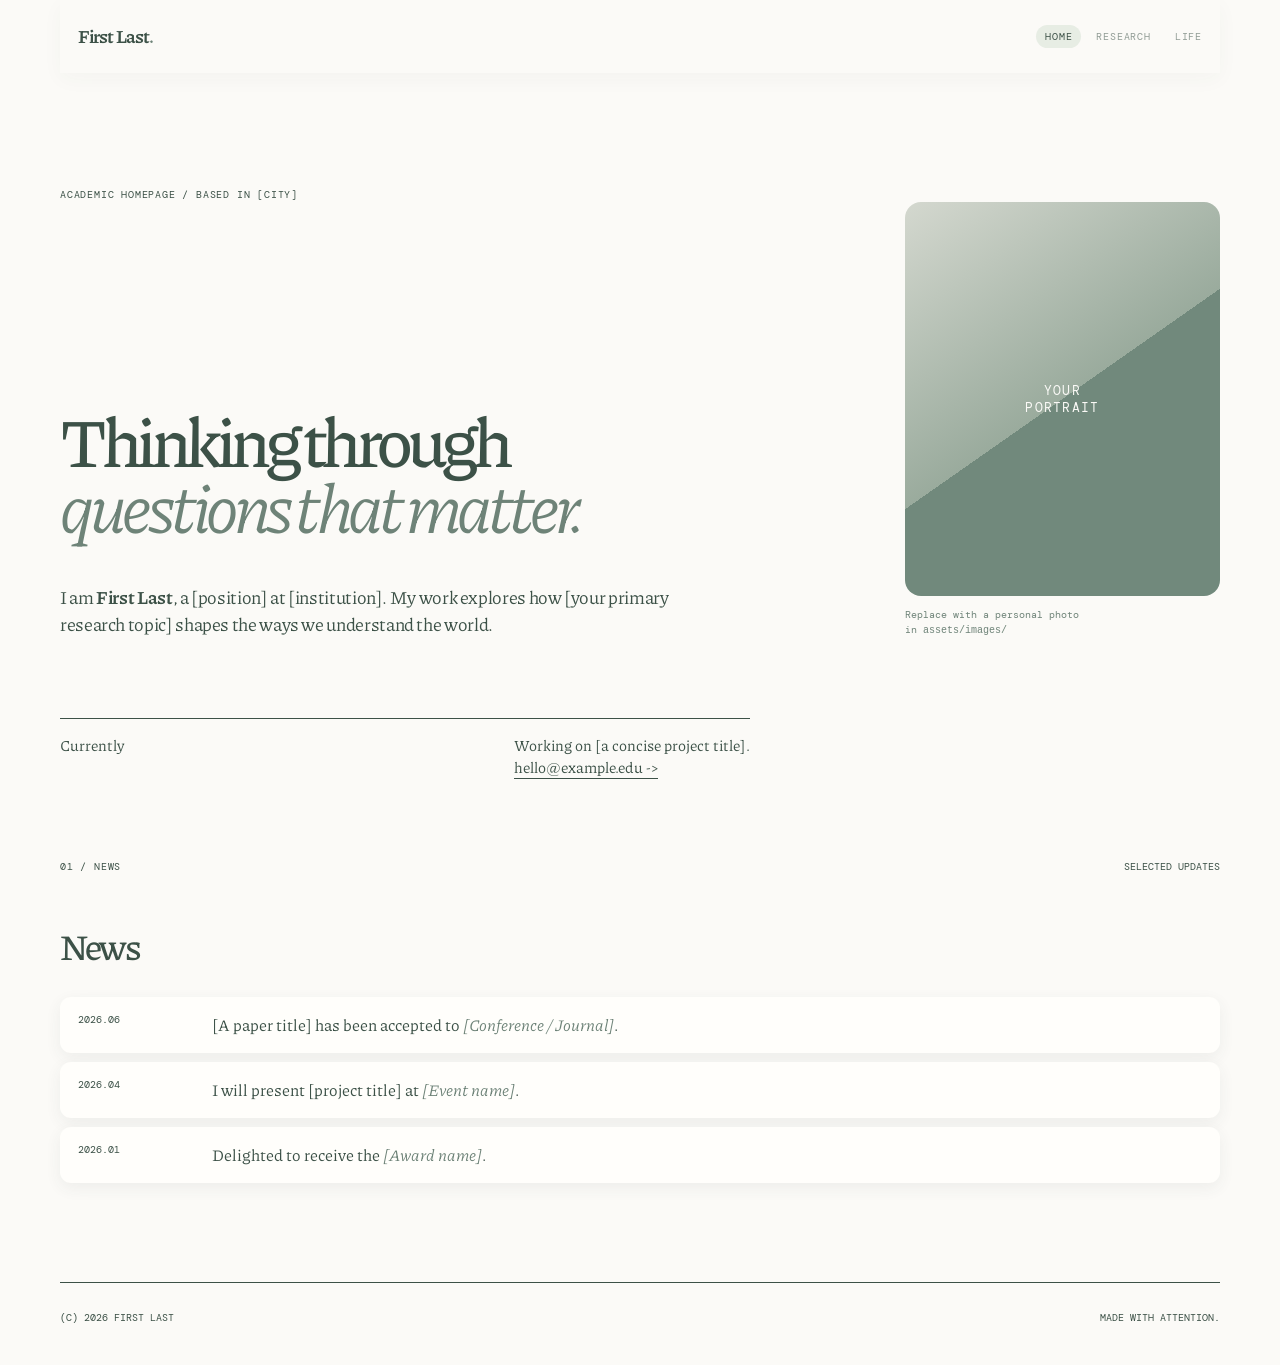
==== index.html @ 790f5d77 "Add files via upload" ====
<!doctype html>
<html lang="en"><head>
  <meta charset="UTF-8" /><meta name="viewport" content="width=device-width, initial-scale=1.0" />
  <meta name="description" content="Personal academic website" /><title>First Last | Academic Homepage</title>
  <link rel="preconnect" href="https://fonts.googleapis.com" /><link rel="preconnect" href="https://fonts.gstatic.com" crossorigin />
  <link href="https://fonts.googleapis.com/css2?family=DM+Mono:wght@400;500&family=Piazzolla:opsz,wght@8..30,400;8..30,500;8..30,600;8..30,700&display=swap" rel="stylesheet" />
  <link rel="stylesheet" href="assets/site.css" /><link rel="stylesheet" href="assets/refinement.css" /><link rel="stylesheet" href="assets/final.css" /><link rel="stylesheet" href="assets/softness.css" /><link rel="stylesheet" href="assets/repair.css" /><link rel="stylesheet" href="assets/type-tuning.css" />
</head><body>
  <div class="page-shell"><header class="site-header">
    <a class="wordmark" href="index.html">First Last<span>.</span></a>
    <nav aria-label="Main navigation"><a class="is-current" href="index.html">Home</a><a href="research.html">Research</a><a href="life.html">Life</a></nav>
  </header><main>
    <section class="home-intro">
      <p class="eyebrow">Academic homepage / Based in [City]</p>
      <div class="home-hero-grid"><div><h1>Thinking through<br /><em>questions that matter.</em></h1><p class="lede">I am <strong>First Last</strong>, a [position] at [institution]. My work explores how [your primary research topic] shapes the ways we understand the world.</p></div>
      <figure class="portrait-slot" aria-label="Personal photograph placeholder"><div class="portrait-image"><span>YOUR<br />PORTRAIT</span></div><figcaption>Replace with a personal photo<br />in <code>assets/images/</code></figcaption></figure></div>
      <div class="contact-note"><p>Currently</p><p>Working on [a concise project title].<br /><a href="mailto:hello@example.edu">hello@example.edu -&gt;</a></p></div>
    </section>
    <section class="news-section" aria-labelledby="news-title"><div class="news-head"><p class="section-no">01 / News</p><p>Selected updates</p></div><h2 id="news-title">News</h2><ul class="news-list"><li><time>2026.06</time><p>[A paper title] has been accepted to <em>[Conference / Journal]</em>.</p></li><li><time>2026.04</time><p>I will present [project title] at <em>[Event name]</em>.</p></li><li><time>2026.01</time><p>Delighted to receive the <em>[Award name]</em>.</p></li></ul></section>
    <section class="home-footer-note"><p>(c) <span data-year></span> First Last</p><p>Made with attention.</p></section>
  </main></div><script src="assets/site.js"></script>
</body></html>
---- assets/site.css ----
:root{--ink:#354a40;--paper:#f4eee3;--green:#647b6f;--pale:#dfe3d8;--line:#b6bcaf;--clay:#b18b78}*{box-sizing:border-box}html,body{background:var(--paper)}body{margin:0;color:var(--ink);font:17px/1.5 "Piazzolla",Georgia,serif}.page-shell{width:min(1240px,calc(100% - 64px));margin:auto}a{color:inherit;text-decoration:none}.site-header{display:flex;justify-content:space-between;align-items:center;padding:28px 0;border-bottom:1px solid var(--ink)}.wordmark{font-size:20px;font-weight:700;letter-spacing:-.05em}.wordmark span{color:var(--green)}nav{display:flex;gap:24px;font:11px "DM Mono",monospace;text-transform:uppercase;letter-spacing:.08em}nav a{opacity:.55}nav .is-current{opacity:1;border-bottom:2px solid var(--green)}.eyebrow,.section-no{margin:0;font:11px/1.4 "DM Mono",monospace;text-transform:uppercase;letter-spacing:.08em}.home-intro{padding:clamp(85px,13vw,175px) 0 85px}.home-hero-grid{display:grid;grid-template-columns:minmax(0,1fr) 315px;gap:70px;align-items:end}.home-intro h1,.research-heading h1,.life-intro h1{margin:18px 0 45px;font-size:clamp(51px,7vw,94px);font-weight:500;line-height:.95;letter-spacing:-.065em}.home-intro em,.research-heading em,.life-intro em{font-weight:400;color:var(--green)}.lede{max-width:640px;margin:0;font-size:23px;letter-spacing:-.02em}.portrait-slot{margin:0}.portrait-image{aspect-ratio:4/5;display:grid;place-items:center;background:linear-gradient(145deg,#c3c9bb 0%,#87998b 50%,#5d7568 50%);color:var(--paper);font:13px "DM Mono",monospace;letter-spacing:.1em;text-align:center}.portrait-slot figcaption{margin-top:11px;color:var(--green);font:10px/1.5 "DM Mono",monospace}.contact-note{display:flex;justify-content:space-between;max-width:690px;margin-top:80px;padding-top:15px;border-top:1px solid var(--ink);font-size:15px}.contact-note p{margin:0}.contact-note a{border-bottom:1px solid var(--ink)}.feature-link{padding:16px 0 105px;border-top:1px solid var(--ink)}.feature-link>a{display:block;margin-top:75px;font-size:clamp(43px,6vw,78px);line-height:1;letter-spacing:-.06em}.feature-link a span{color:var(--green)}.feature-link b{color:var(--clay)}.home-footer-note{display:flex;justify-content:space-between;padding:18px 0 32px;border-top:1px solid var(--ink);font:10px "DM Mono",monospace;text-transform:uppercase}.research-heading,.life-intro{padding:85px 0 60px;max-width:820px}.research-heading h1,.life-intro h1{margin-bottom:28px}.research-heading>p:last-child,.life-intro>p:last-child{max-width:560px;margin:0;font-size:21px}.filter-panel{display:flex;justify-content:space-between;gap:20px;padding:19px 22px;border:1px solid var(--line);background:#e7e5d9;color:var(--ink)}.filter-row{display:flex;flex-wrap:wrap;gap:7px;margin-top:12px}.filter-pill{padding:7px 10px;border:1px solid var(--line);background:transparent;color:var(--ink);font:10px "DM Mono",monospace;text-transform:uppercase;cursor:pointer}.filter-pill:hover,.filter-pill.is-active{border-color:var(--green);background:var(--green);color:var(--paper)}.filter-pill span{opacity:.65}.filter-status{align-self:end;margin:0;font:10px "DM Mono",monospace;text-transform:uppercase;color:var(--green)}.research-cards{display:grid;grid-template-columns:repeat(12,1fr);gap:12px;margin-top:28px}.research-card{display:flex;flex-direction:column;min-height:325px;padding:21px;border:1px solid var(--line);background:#f8f4eb;transition:background .25s,opacity .25s,transform .25s}.research-card:nth-child(1){grid-column:span 12;min-height:285px;background:#e3e7dc}.research-card:nth-child(2){grid-column:span 7}.research-card:nth-child(3){grid-column:span 5}.research-card:nth-child(4){grid-column:span 5}.research-card:nth-child(5){grid-column:span 7}.research-card:nth-child(6){grid-column:span 8}.research-card:nth-child(7){grid-column:span 4}.research-card.is-match{background:#d8e1d4}.research-card.is-dim{opacity:.3}.card-top,.publication-meta{display:flex;justify-content:space-between;gap:24px;font-size:13px}.card-top p,.publication-meta p{margin:0}.card-top{font:10px "DM Mono",monospace;text-transform:uppercase;color:var(--green)}.research-trigger{display:flex;justify-content:space-between;gap:20px;align-items:start;margin:35px 0 24px;padding:0;border:0;background:none;color:var(--ink);text-align:left;font:inherit;cursor:pointer}.research-card:first-child .research-trigger{margin-top:42px}.card-title{max-width:730px;font-size:clamp(28px,3.5vw,49px);font-weight:500;line-height:1;letter-spacing:-.05em}.item-mark{font:31px/1 serif;color:var(--green);transition:transform .25s}.research-trigger[aria-expanded=true] .item-mark{transform:rotate(45deg);color:var(--clay)}.tag-list{display:flex;flex-wrap:wrap;gap:6px;margin-top:auto;margin-bottom:22px}.tag-list span{padding:4px 7px;background:var(--pale);font:10px "DM Mono",monospace;text-transform:uppercase}.publication-meta{padding-top:15px;border-top:1px solid var(--line);color:var(--green)}.publication-meta strong{color:var(--ink)}.research-detail{display:grid;grid-template-rows:0fr;transition:grid-template-rows .3s}.research-detail.is-open{grid-template-rows:1fr}.detail-inner{min-height:0;overflow:hidden;max-width:650px}.research-detail.is-open .detail-inner{padding-top:23px}.detail-inner p{margin:0 0 12px}.paper-links{display:flex;gap:20px;font:10px "DM Mono",monospace;text-transform:uppercase}.paper-links a{border-bottom:1px solid var(--ink)}.research-note{padding:38px 0 95px;font-size:19px}.research-note a{color:var(--green);border-bottom:1px solid var(--green)}.life-section{margin-bottom:95px}.life-section-head{display:flex;justify-content:space-between;padding:0 0 13px;border-bottom:1px solid var(--ink);font:10px "DM Mono",monospace;text-transform:uppercase}.life-section-head p{margin:0}.photo-projects{display:grid;grid-template-columns:1.2fr .8fr 1fr;gap:12px;margin-top:14px}.photo-project{position:relative;display:flex;min-height:430px;padding:16px;border:0;color:var(--paper);text-align:left;cursor:pointer;overflow:hidden}.photo-project:before{content:"";position:absolute;inset:0;opacity:.9;transition:transform .45s}.photo-project:hover:before{transform:scale(1.07)}.photo-a:before{background:linear-gradient(125deg,#c5aa7b,#92755d 44%,#526a5d 45%)}.photo-b:before{background:linear-gradient(155deg,#859fa0 0%,#c7d1c6 38%,#647b6f 39%,#354a40 100%)}.photo-c:before{background:linear-gradient(135deg,#d8ceb9 0%,#d8ceb9 45%,#799084 46%,#799084 70%,#b18b78 71%)}.photo-project>*{position:relative}.photo-project span{font:10px "DM Mono",monospace}.photo-project strong{align-self:end;font-size:31px;font-weight:500;line-height:1;letter-spacing:-.05em}.photo-project small{position:absolute;right:16px;bottom:16px;font:10px "DM Mono",monospace;text-transform:uppercase}.music-section{padding-bottom:100px}.music-list article{display:grid;grid-template-columns:50px 1fr auto;gap:20px;align-items:center;padding:18px 0;border-bottom:1px solid var(--line)}.music-list span,.music-list small{font:10px "DM Mono",monospace}.music-list p{margin:0;font-size:23px;letter-spacing:-.03em}.music-list button{border:0;background:var(--green);padding:7px 11px;color:var(--paper);font:10px "DM Mono",monospace;text-transform:uppercase}.gallery-dialog{width:min(1040px,calc(100% - 32px));padding:25px;border:0;background:var(--paper);color:var(--ink)}.gallery-dialog::backdrop{background:#354a40e6}.dialog-head{display:flex;justify-content:space-between;align-items:start;margin-bottom:25px}.dialog-head h2{margin:5px 0 0;font-size:43px;font-weight:500;letter-spacing:-.05em}.dialog-close{border:1px solid var(--ink);padding:8px;background:none;font:10px "DM Mono",monospace;text-transform:uppercase;cursor:pointer}.gallery-grid{display:grid;grid-template-columns:repeat(3,1fr);gap:12px}.gallery-tile{aspect-ratio:4/5;background:var(--pale)}.gallery-tile:nth-child(2n){background:#8da094}.gallery-tile:nth-child(3n){background:#b18b78}.gallery-tile:nth-child(4n){background:#c6cec0}.gallery-replace-note{margin:17px 0 0;color:var(--green);font:10px "DM Mono",monospace;text-transform:uppercase}@media(max-width:700px){.page-shell{width:calc(100% - 34px)}.site-header{padding:20px 0}nav{gap:13px;font-size:10px}.home-hero-grid{grid-template-columns:1fr;gap:45px}.portrait-slot{width:min(260px,75vw);justify-self:end}.home-intro h1,.research-heading h1,.life-intro h1{font-size:50px}.lede{font-size:20px}.contact-note{margin-top:50px;gap:20px}.filter-panel{display:block}.filter-status{margin-top:18px}.research-cards{grid-template-columns:1fr;gap:10px}.research-card,.research-card:nth-child(n){grid-column:auto;min-height:310px}.card-title{font-size:34px}.publication-meta{display:block}.publication-meta p+p{margin-top:10px}.photo-projects{grid-template-columns:1fr}.photo-project{min-height:300px}.life-section-head p:last-child{display:none}.gallery-grid{grid-template-columns:repeat(2,1fr)}}
---- assets/refinement.css ----
/* Final visual refinements: light paper, smaller type, responsive music embeds */
:root{--paper:#fbfaf7;--ink:#3c5147;--green:#6e8378;--pale:#e6e9e1;--line:#cbd0c7;--clay:#a88c7d}body{font-size:16px}.home-intro h1,.research-heading h1,.life-intro h1{font-size:clamp(46px,6vw,78px)}.lede{font-size:20px}.home-intro{padding-bottom:65px}.portrait-image{background:linear-gradient(145deg,#d4d8cf 0%,#9aab9d 50%,#71897c 50%)}.news-section{padding:16px 0 90px;border-top:1px solid var(--ink)}.news-head{display:flex;justify-content:space-between;font:10px "DM Mono",monospace;text-transform:uppercase}.news-head p{margin:0}.news-section h2{margin:45px 0 24px;font-size:42px;font-weight:500;letter-spacing:-.05em}.news-list{margin:0;padding:0;list-style:none;border-top:1px solid var(--line)}.news-list li{display:grid;grid-template-columns:110px 1fr;gap:24px;padding:16px 0;border-bottom:1px solid var(--line)}.news-list time{font:10px "DM Mono",monospace}.news-list p{margin:0;font-size:18px}.news-list em{color:var(--green)}.filter-panel{background:#f0f0e9;padding:17px 20px}.research-cards{grid-template-columns:repeat(12,1fr);gap:10px;margin-top:22px}.research-card{min-height:300px;padding:18px}.research-card:nth-child(1){grid-column:span 6;min-height:300px;background:#f8f7f2}.research-card:nth-child(2){grid-column:span 6}.research-card:nth-child(3),.research-card:nth-child(4),.research-card:nth-child(5){grid-column:span 4}.research-card:nth-child(6){grid-column:span 7}.research-card:nth-child(7){grid-column:span 5}.research-card:first-child .research-trigger{margin-top:35px}.research-trigger{margin:30px 0 20px}.card-title{font-size:clamp(26px,2.8vw,39px)}.card-top,.publication-meta{font-size:12px}.outcome-list{margin:15px 0;padding-left:18px;color:var(--green);font-size:14px}.outcome-list li{margin:4px 0}.music-embeds{display:grid;grid-template-columns:1fr 1fr;gap:16px;margin-top:18px}.music-embeds article{padding:15px;border:1px solid var(--line);background:#f8f8f4}.music-embeds p{margin:0 0 11px;font:10px "DM Mono",monospace;text-transform:uppercase}.music-embeds iframe{width:100%;height:86px;border:0}.embed-note{grid-column:span 2;margin:0;color:var(--green);font:10px "DM Mono",monospace}.gallery-dialog::backdrop{background:#3c5147dd}@media(max-width:700px){body{font-size:15px}.research-cards{grid-template-columns:1fr}.research-card,.research-card:nth-child(n){grid-column:auto;min-height:280px}.news-list li{grid-template-columns:1fr;gap:3px}.news-section h2{font-size:35px}.music-embeds{grid-template-columns:1fr}.embed-note{grid-column:auto}.music-embeds iframe{height:86px}}
---- assets/final.css ----
/* Final archive structure and typography tuning */
.home-intro{padding-top:clamp(58px,9vw,115px)}.news-list{border-top:0}.research-heading{padding-top:55px;padding-bottom:48px}.filter-pill,.keyword-control{font:14px/1.1 "Piazzolla",Georgia,serif;text-transform:none;letter-spacing:0}.filter-pill span{font:9px "DM Mono",monospace}.featured-section{padding-top:40px}.archive-heading{display:flex;justify-content:space-between;padding:0 0 12px;border-bottom:1px solid var(--ink);font:10px "DM Mono",monospace;text-transform:uppercase}.archive-heading p{margin:0}.research-card,.research-card:nth-child(1){background:#f8f7f2}.research-card.is-match,.research-card.is-match:nth-child(1){background:#e7ede4}.research-card:nth-child(1),.research-card:nth-child(2){grid-column:span 6}.research-card:nth-child(3),.research-card:nth-child(4),.research-card:nth-child(5){grid-column:span 4}.research-card:nth-child(6){grid-column:span 7}.research-card:nth-child(7){grid-column:span 5}.tag-list span{font:13px/1.1 "Piazzolla",Georgia,serif;text-transform:lowercase;letter-spacing:0}.full-list-section{margin-top:78px}.full-list-filter{display:flex;align-items:center;gap:24px;padding:15px 0}.full-list-filter>p{margin:0;font:10px "DM Mono",monospace;text-transform:uppercase;color:var(--green)}.full-list-filter .filter-row{margin:0}.keyword-control{padding:5px 8px;border:1px solid var(--line);background:transparent;color:var(--ink);cursor:pointer}.keyword-control:hover,.keyword-control.is-active{border-color:var(--green);background:var(--green);color:var(--paper)}.full-list{border-top:1px solid var(--line)}.full-list-item{display:grid;grid-template-columns:70px minmax(0,1fr) minmax(185px,.55fr) auto;gap:22px;align-items:center;padding:15px 0;border-bottom:1px solid var(--line);transition:opacity .25s,background .25s}.full-list-item p{margin:0}.list-year{font:10px "DM Mono",monospace;color:var(--green)}.full-list-trigger{display:flex;justify-content:space-between;gap:12px;padding:0;border:0;background:none;color:var(--ink);text-align:left;font:18px/1.2 "Piazzolla",Georgia,serif;letter-spacing:-.02em;cursor:pointer}.full-list-trigger span{color:var(--green);font-size:20px;transition:transform .2s}.full-list-item.is-open .full-list-trigger span{transform:rotate(45deg)}.list-meta{font-size:13px;color:var(--green)}.full-list-item .tag-list{margin:0;justify-content:flex-end}.full-list-item.is-match{background:#e7ede4}.full-list-item.is-dim{opacity:.3}.full-list-detail{grid-column:2/5;max-width:680px;color:var(--green);font-size:14px}.full-list-detail p{margin:4px 0 2px}.gallery-dialog::backdrop{background:#3c5147dd}@media(max-width:700px){.home-intro{padding-top:55px}.archive-heading p:last-child{display:none}.research-card:nth-child(n){grid-column:auto}.full-list-filter{display:block}.full-list-filter>p{margin-bottom:10px}.full-list-item{grid-template-columns:45px 1fr;gap:7px 12px}.list-meta{grid-column:2}.full-list-item .tag-list{grid-column:2;justify-content:flex-start}.full-list-detail{grid-column:2}.full-list-trigger{font-size:17px}}
---- assets/softness.css ----
/* Softer surfaces, gentler depth, and spacious interaction */
:root{--shadow-sm:0 5px 16px rgba(54,74,64,.07);--shadow-md:0 13px 32px rgba(54,74,64,.11);--radius:16px;--radius-sm:11px}.site-header{border-bottom:0;box-shadow:0 6px 20px rgba(54,74,64,.035)}nav .is-current{border-bottom:0;background:#e7ede4;border-radius:999px;padding:5px 9px;margin:-5px -9px}.portrait-image,.photo-project{border-radius:var(--radius)}.news-section,.feature-link{border-top:0}.news-list li{margin:9px 0;padding:16px 18px;border:0;border-radius:var(--radius-sm);background:#fffefb;box-shadow:var(--shadow-sm);transition:transform .25s ease,box-shadow .25s ease}.news-list li:hover{transform:translateY(-2px);box-shadow:var(--shadow-md)}.filter-panel{border:0;border-radius:var(--radius);box-shadow:var(--shadow-sm)}.filter-pill,.keyword-control{border:0;border-radius:999px;transition:background .25s ease,color .25s ease,box-shadow .25s ease,transform .25s ease}.filter-pill:hover,.keyword-control:hover{transform:translateY(-1px);box-shadow:0 4px 10px rgba(54,74,64,.12)}.archive-heading{border-bottom:0}.research-card{border:0;border-radius:var(--radius);box-shadow:var(--shadow-sm);transition:transform .3s cubic-bezier(.2,.7,.3,1),box-shadow .3s ease,background .3s ease}.research-card:hover{transform:translateY(-4px);box-shadow:var(--shadow-md)}.research-card.is-open{box-shadow:var(--shadow-md)}.tag-list span{border-radius:999px;background:#e9ede5;padding:5px 9px}.publication-meta{border-top:0;padding-top:8px}.full-list-filter{margin:14px 0;border-radius:var(--radius-sm);background:#f1f3ed;padding:13px 15px}.full-list{border-top:0;display:grid;gap:9px}.full-list-item{border:0;border-radius:var(--radius-sm);background:#fffefb;padding:16px 18px;box-shadow:var(--shadow-sm)}.full-list-item:hover{box-shadow:var(--shadow-md)}.full-list-item.is-open{box-shadow:var(--shadow-md)}.full-list-item.is-match{background:#edf2ea}.music-embeds article,.gallery-dialog{border:0;border-radius:var(--radius);box-shadow:var(--shadow-md)}.music-list article{border-bottom:0;margin:8px 0;border-radius:var(--radius-sm);background:#fffefb;box-shadow:var(--shadow-sm);padding:15px}.photo-project{box-shadow:var(--shadow-sm);transition:transform .35s cubic-bezier(.2,.7,.3,1),box-shadow .35s ease}.photo-project:hover{transform:translateY(-5px);box-shadow:var(--shadow-md)}.research-detail,.full-list-detail{transition:opacity .28s ease,transform .28s ease}.research-card.is-open .research-detail,.full-list-item.is-open .full-list-detail{animation:breathe-in .3s ease both}@keyframes breathe-in{from{opacity:0;transform:translateY(-5px)}to{opacity:1;transform:translateY(0)}}@media(prefers-reduced-motion:reduce){*,*:before,*:after{animation-duration:.01ms!important;transition-duration:.01ms!important}}@media(max-width:700px){.news-list li{padding:14px}.full-list-item{padding:14px}.filter-panel{border-radius:13px}}
---- assets/repair.css ----
/* Interaction fix and responsive title-row breathing room */
.page-shell{width:min(1160px,calc(100% - 80px))}.site-header{padding-left:18px;padding-right:18px;gap:20px}.site-header nav{min-width:0;white-space:nowrap}.research-detail.is-open{grid-template-rows:1fr}.project-media{margin:20px 0;border-radius:12px;overflow:hidden;background:#eef1eb}.project-media-placeholder{display:grid;min-height:145px;place-items:center;background:linear-gradient(135deg,#d6ddd4,#afc0b3);color:#52695d;font:11px "DM Mono",monospace;text-align:center}.project-media figcaption{padding:8px 11px;color:var(--green);font:10px "DM Mono",monospace}.paper-links{flex-wrap:wrap}@media(max-width:700px){.page-shell{width:calc(100% - 36px)}.site-header{padding-left:10px;padding-right:10px;gap:10px}.site-header nav{gap:10px;font-size:9px}.site-header nav .is-current{padding:4px 7px;margin:-4px -7px}.project-media-placeholder{min-height:118px}}
---- assets/type-tuning.css ----
/* A more compact type scale */
body{font-size:14px}.site-header{padding-top:23px;padding-bottom:23px}.wordmark{font-size:18px}nav{font-size:10px}.eyebrow,.section-no{font-size:10px}.home-intro h1,.research-heading h1,.life-intro h1{font-size:clamp(42px,5.4vw,70px)}.lede{font-size:18px}.research-heading>p:last-child,.life-intro>p:last-child{font-size:18px}.news-section h2{font-size:36px}.news-list p{font-size:16px}.card-title{font-size:clamp(24px,2.5vw,34px)}.card-top,.publication-meta{font-size:11px}.filter-pill,.keyword-control{font-size:13px}.full-list-trigger{font-size:16px}.list-meta{font-size:12px}.research-note{font-size:17px}.photo-project strong{font-size:27px}.music-list p{font-size:20px}@media(max-width:700px){body{font-size:14px}.home-intro h1,.research-heading h1,.life-intro h1{font-size:43px}.card-title{font-size:29px}.news-section h2{font-size:31px}}
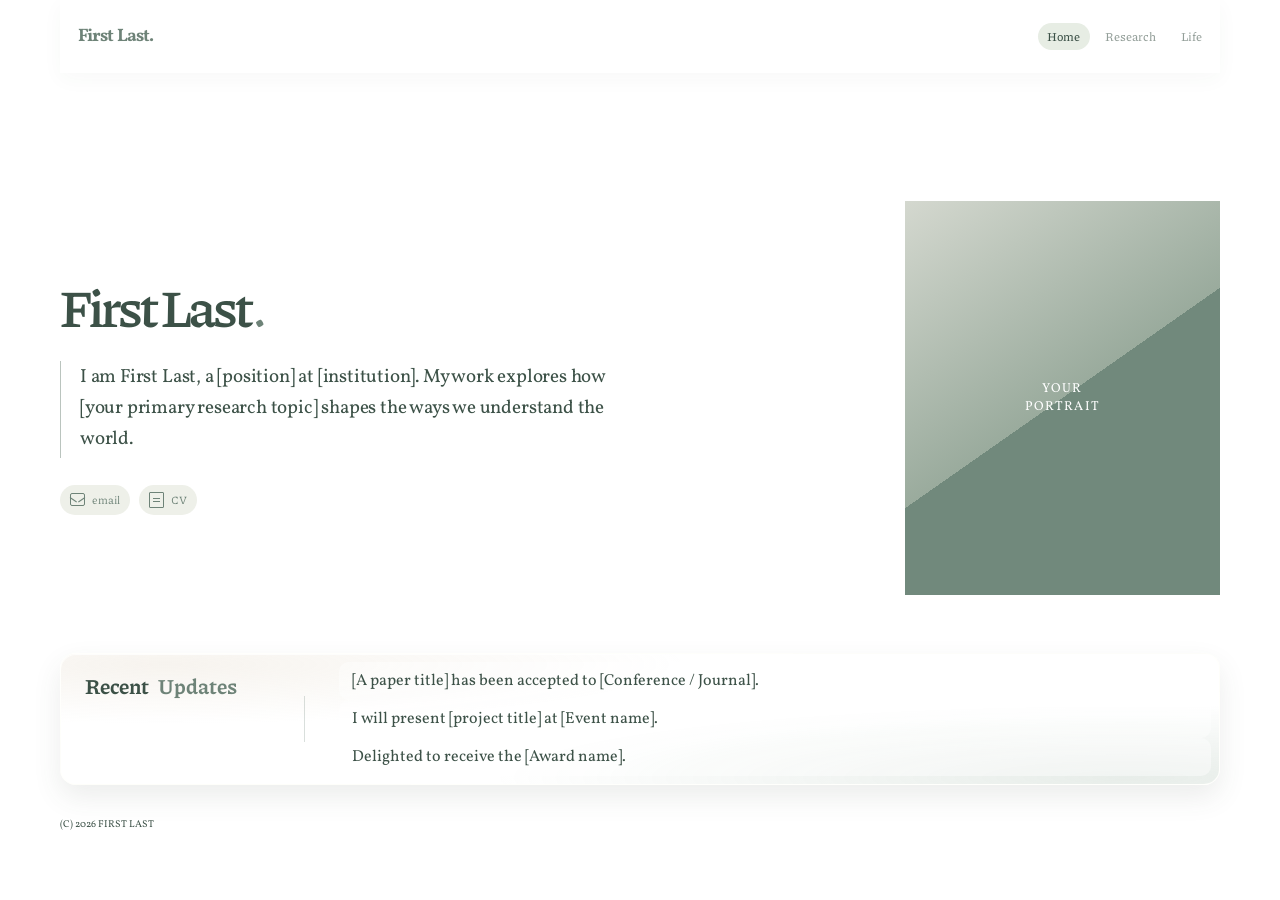
==== commit e3b63f93: "update to new version 0.1" ====
--- a/index.html
+++ b/index.html
@@ -1,22 +1,6 @@
 <!doctype html>
-<html lang="en"><head>
-  <meta charset="UTF-8" /><meta name="viewport" content="width=device-width, initial-scale=1.0" />
-  <meta name="description" content="Personal academic website" /><title>First Last | Academic Homepage</title>
-  <link rel="preconnect" href="https://fonts.googleapis.com" /><link rel="preconnect" href="https://fonts.gstatic.com" crossorigin />
-  <link href="https://fonts.googleapis.com/css2?family=DM+Mono:wght@400;500&family=Piazzolla:opsz,wght@8..30,400;8..30,500;8..30,600;8..30,700&display=swap" rel="stylesheet" />
-  <link rel="stylesheet" href="assets/site.css" /><link rel="stylesheet" href="assets/refinement.css" /><link rel="stylesheet" href="assets/final.css" /><link rel="stylesheet" href="assets/softness.css" /><link rel="stylesheet" href="assets/repair.css" /><link rel="stylesheet" href="assets/type-tuning.css" />
-</head><body>
-  <div class="page-shell"><header class="site-header">
-    <a class="wordmark" href="index.html">First Last<span>.</span></a>
-    <nav aria-label="Main navigation"><a class="is-current" href="index.html">Home</a><a href="research.html">Research</a><a href="life.html">Life</a></nav>
-  </header><main>
-    <section class="home-intro">
-      <p class="eyebrow">Academic homepage / Based in [City]</p>
-      <div class="home-hero-grid"><div><h1>Thinking through<br /><em>questions that matter.</em></h1><p class="lede">I am <strong>First Last</strong>, a [position] at [institution]. My work explores how [your primary research topic] shapes the ways we understand the world.</p></div>
-      <figure class="portrait-slot" aria-label="Personal photograph placeholder"><div class="portrait-image"><span>YOUR<br />PORTRAIT</span></div><figcaption>Replace with a personal photo<br />in <code>assets/images/</code></figcaption></figure></div>
-      <div class="contact-note"><p>Currently</p><p>Working on [a concise project title].<br /><a href="mailto:hello@example.edu">hello@example.edu -&gt;</a></p></div>
-    </section>
-    <section class="news-section" aria-labelledby="news-title"><div class="news-head"><p class="section-no">01 / News</p><p>Selected updates</p></div><h2 id="news-title">News</h2><ul class="news-list"><li><time>2026.06</time><p>[A paper title] has been accepted to <em>[Conference / Journal]</em>.</p></li><li><time>2026.04</time><p>I will present [project title] at <em>[Event name]</em>.</p></li><li><time>2026.01</time><p>Delighted to receive the <em>[Award name]</em>.</p></li></ul></section>
-    <section class="home-footer-note"><p>(c) <span data-year></span> First Last</p><p>Made with attention.</p></section>
-  </main></div><script src="assets/site.js"></script>
-</body></html>
+<html lang="en"><head><meta charset="UTF-8" /><meta name="viewport" content="width=device-width, initial-scale=1.0" /><meta name="description" content="Personal academic website" /><title>First Last | Academic Homepage</title><link rel="preconnect" href="https://fonts.googleapis.com" /><link rel="preconnect" href="https://fonts.gstatic.com" crossorigin /><link href="https://fonts.googleapis.com/css2?family=Piazzolla:opsz,wght@8..30,400..700&family=Vollkorn:ital,wght@0,400..700;1,400..700&display=swap" rel="stylesheet" /><link rel="stylesheet" href="assets/site.css" /><link rel="stylesheet" href="assets/refinement.css" /><link rel="stylesheet" href="assets/final.css" /><link rel="stylesheet" href="assets/softness.css" /><link rel="stylesheet" href="assets/repair.css" /><link rel="stylesheet" href="assets/type-tuning.css" /><link rel="stylesheet" href="assets/archive-language.css" /><link rel="stylesheet" href="assets/font-roles.css" /></head>
+<body><div class="page-shell"><header class="site-header"><a class="wordmark" href="index.html"><span data-home="name">First Last</span><span>.</span></a><nav aria-label="Main navigation"><a class="is-current" href="index.html">Home</a><a href="research.html">Research</a><a href="life.html">Life</a></nav></header><main>
+<section class="home-intro"><div class="home-hero-grid"><div><h1><span data-home="headlineFirst">Thinking through</span><br /><em data-home="headlineEmphasis">questions that matter.</em></h1><p class="lede" data-home="intro">I am First Last, a [position] at [institution]. My work explores how [your primary research topic] shapes the ways we understand the world.</p><div class="bio-links" aria-label="Contact links"><a class="bio-link" data-home-email href="mailto:hello@example.edu" aria-label="Email"><span class="contact-icon icon-mail" aria-hidden="true"></span><span>email</span></a><a class="bio-link" data-home-cv href="assets/CV.pdf" target="_blank" rel="noreferrer" aria-label="Curriculum vitae"><span class="contact-icon icon-cv" aria-hidden="true"></span><span>CV</span></a></div></div><figure class="portrait-slot" aria-label="Personal photograph"><div class="portrait-image" data-portrait><span data-home="portraitLabel">YOUR<br />PORTRAIT</span></div></figure></div></section>
+<section class="news-section" aria-labelledby="news-title"><aside class="news-sidebar"><h2 id="news-title">Recent<br /><em>Highlights</em></h2></aside><div class="news-list"><ul data-home-news></ul></div></section>
+<section class="home-footer-note"><p>(c) <span data-year></span> <span data-home="name">First Last</span></p></section></main></div><script src="assets/home-data.js"></script><script src="assets/home-page.js"></script></body></html>
--- a/assets/archive-language.css
+++ b/assets/archive-language.css
@@ -0,0 +1,7 @@
+@import url("page-background.css");
+@import url("portfolio-rhythm.css");
+@import url("cross-page-refinement.css");
+@import url("home-no-slogan.css");
+@import url("archive-title-spacing.css");
+/* Shared visual language for Home and Life: material, type, and restrained green details. */
+.portrait-slot{position:relative}.portrait-slot figcaption{font-family:"Piazzolla",Georgia,serif;font-style:italic}.news-section{position:relative}.music-section .life-section-head:after{display:none}
--- a/assets/font-roles.css
+++ b/assets/font-roles.css
@@ -0,0 +1,33 @@
+/* Default text voice. */
+body,body *{font-family:"Vollkorn",Georgia,serif!important}
+
+/* Piazzolla interface and display roles. */
+.site-header nav,.site-header nav *,
+.home-nameplate,.home-nameplate *,
+.bio-link,.bio-link *,
+.news-sidebar h2,.news-sidebar h2 *,.news-sidebar h2::before,.news-sidebar h2::after,
+.research-heading h1,.research-heading h1 *,
+.life-intro h1,.life-intro h1 *,
+.paper-detail h2,.paper-detail h2 *,
+.archive-filter,.archive-filter *,
+.detail-top .eyebrow,
+.detail-actions,.detail-actions *,
+.detail-dates b,.row-dates b{font-family:"Piazzolla",Georgia,serif!important}
+
+/* Research content roles that remain Vollkorn. */
+.paper-row,.paper-row *,
+.detail-citation,.detail-citation *,
+.detail-outcomes,.detail-outcomes *,
+.detail-dates,.detail-dates span,
+.row-dates,.row-dates span{font-family:"Vollkorn",Georgia,serif!important}
+
+/* Date labels override their Vollkorn containers. */
+.detail-dates b,.row-dates b{font-family:"Piazzolla",Georgia,serif!important;text-transform:none!important}
+
+/* Remove the former mono/sans presentation so Piazzolla reads visibly as Piazzolla. */
+.site-header nav{font-size:12px!important;letter-spacing:.01em!important;text-transform:none!important}
+.site-header nav a{font-weight:500!important;letter-spacing:.01em!important;text-transform:none!important}
+.archive-filter .eyebrow,.archive-filter .filter-status{font-size:12px!important;font-weight:500!important;letter-spacing:0!important;text-transform:none!important}
+.archive-filter .archive-pill{font-size:13px!important;letter-spacing:0!important;text-transform:none!important}
+.archive-filter .archive-pill span{font-size:10px!important;letter-spacing:0!important;text-transform:none!important}
+.detail-top .eyebrow{font-size:11px!important;font-weight:500!important;letter-spacing:.02em!important;text-transform:none!important}
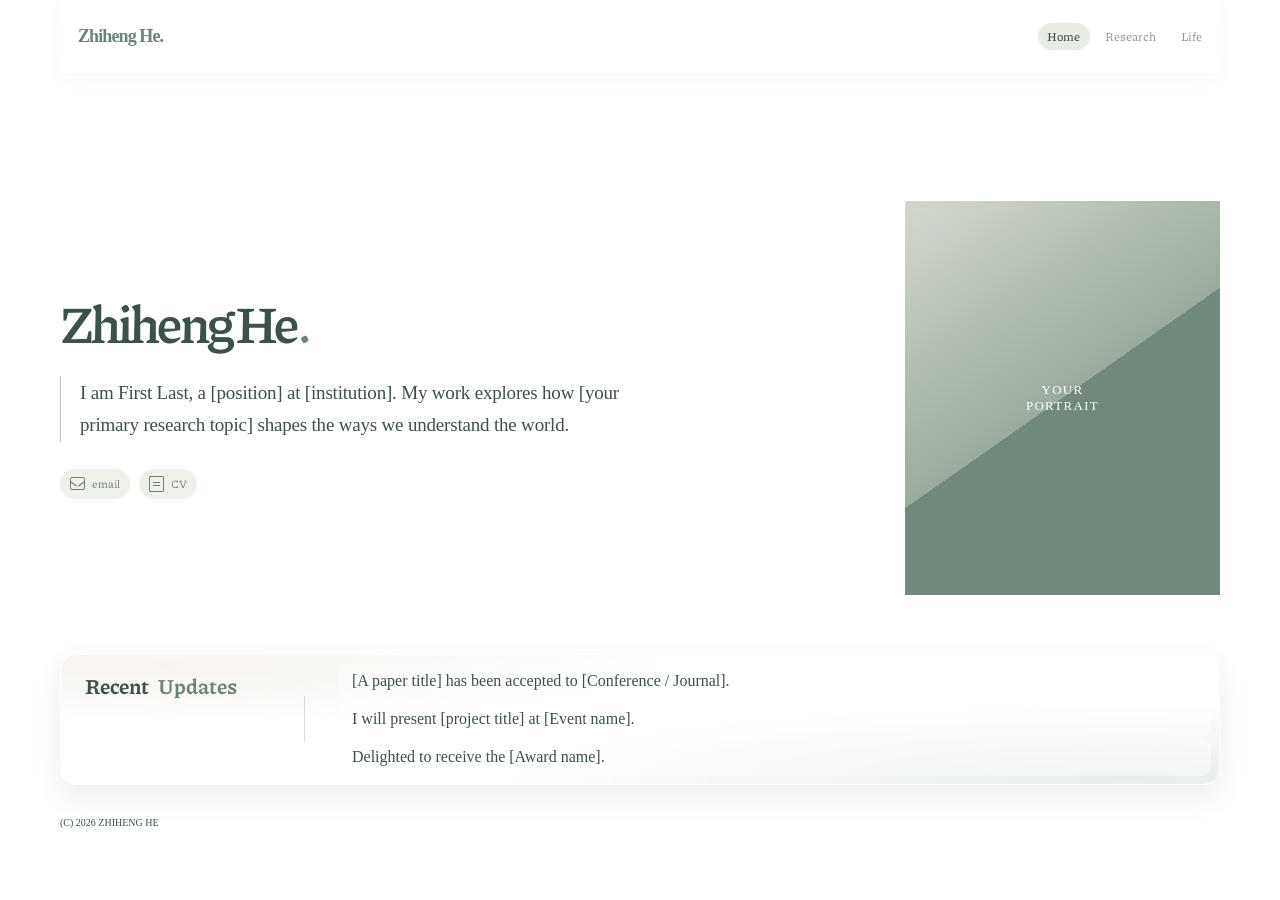
==== commit 4a63009a: "update font" ====
--- a/index.html
+++ b/index.html
@@ -1,5 +1,5 @@
 <!doctype html>
-<html lang="en"><head><meta charset="UTF-8" /><meta name="viewport" content="width=device-width, initial-scale=1.0" /><meta name="description" content="Personal academic website" /><title>First Last | Academic Homepage</title><link rel="preconnect" href="https://fonts.googleapis.com" /><link rel="preconnect" href="https://fonts.gstatic.com" crossorigin /><link href="https://fonts.googleapis.com/css2?family=Piazzolla:opsz,wght@8..30,400..700&family=Vollkorn:ital,wght@0,400..700;1,400..700&display=swap" rel="stylesheet" /><link rel="stylesheet" href="assets/site.css" /><link rel="stylesheet" href="assets/refinement.css" /><link rel="stylesheet" href="assets/final.css" /><link rel="stylesheet" href="assets/softness.css" /><link rel="stylesheet" href="assets/repair.css" /><link rel="stylesheet" href="assets/type-tuning.css" /><link rel="stylesheet" href="assets/archive-language.css" /><link rel="stylesheet" href="assets/font-roles.css" /></head>
+<html lang="en"><head><meta charset="UTF-8" /><meta name="viewport" content="width=device-width, initial-scale=1.0" /><meta name="description" content="Personal academic website" /><title>First Last | Academic Homepage</title><link rel="preconnect" href="https://fonts.googleapis.com" /><link rel="preconnect" href="https://fonts.gstatic.com" crossorigin /><link href="https://fonts.googleapis.com/css2?family=Piazzolla:opsz,wght@8..30,400..700&display=swap" rel="stylesheet" /><link rel="stylesheet" href="assets/site.css" /><link rel="stylesheet" href="assets/refinement.css" /><link rel="stylesheet" href="assets/final.css" /><link rel="stylesheet" href="assets/softness.css" /><link rel="stylesheet" href="assets/repair.css" /><link rel="stylesheet" href="assets/type-tuning.css" /><link rel="stylesheet" href="assets/archive-language.css" /><link rel="stylesheet" href="assets/font-roles.css" /></head>
 <body><div class="page-shell"><header class="site-header"><a class="wordmark" href="index.html"><span data-home="name">First Last</span><span>.</span></a><nav aria-label="Main navigation"><a class="is-current" href="index.html">Home</a><a href="research.html">Research</a><a href="life.html">Life</a></nav></header><main>
 <section class="home-intro"><div class="home-hero-grid"><div><h1><span data-home="headlineFirst">Thinking through</span><br /><em data-home="headlineEmphasis">questions that matter.</em></h1><p class="lede" data-home="intro">I am First Last, a [position] at [institution]. My work explores how [your primary research topic] shapes the ways we understand the world.</p><div class="bio-links" aria-label="Contact links"><a class="bio-link" data-home-email href="mailto:hello@example.edu" aria-label="Email"><span class="contact-icon icon-mail" aria-hidden="true"></span><span>email</span></a><a class="bio-link" data-home-cv href="assets/CV.pdf" target="_blank" rel="noreferrer" aria-label="Curriculum vitae"><span class="contact-icon icon-cv" aria-hidden="true"></span><span>CV</span></a></div></div><figure class="portrait-slot" aria-label="Personal photograph"><div class="portrait-image" data-portrait><span data-home="portraitLabel">YOUR<br />PORTRAIT</span></div></figure></div></section>
 <section class="news-section" aria-labelledby="news-title"><aside class="news-sidebar"><h2 id="news-title">Recent<br /><em>Highlights</em></h2></aside><div class="news-list"><ul data-home-news></ul></div></section>
